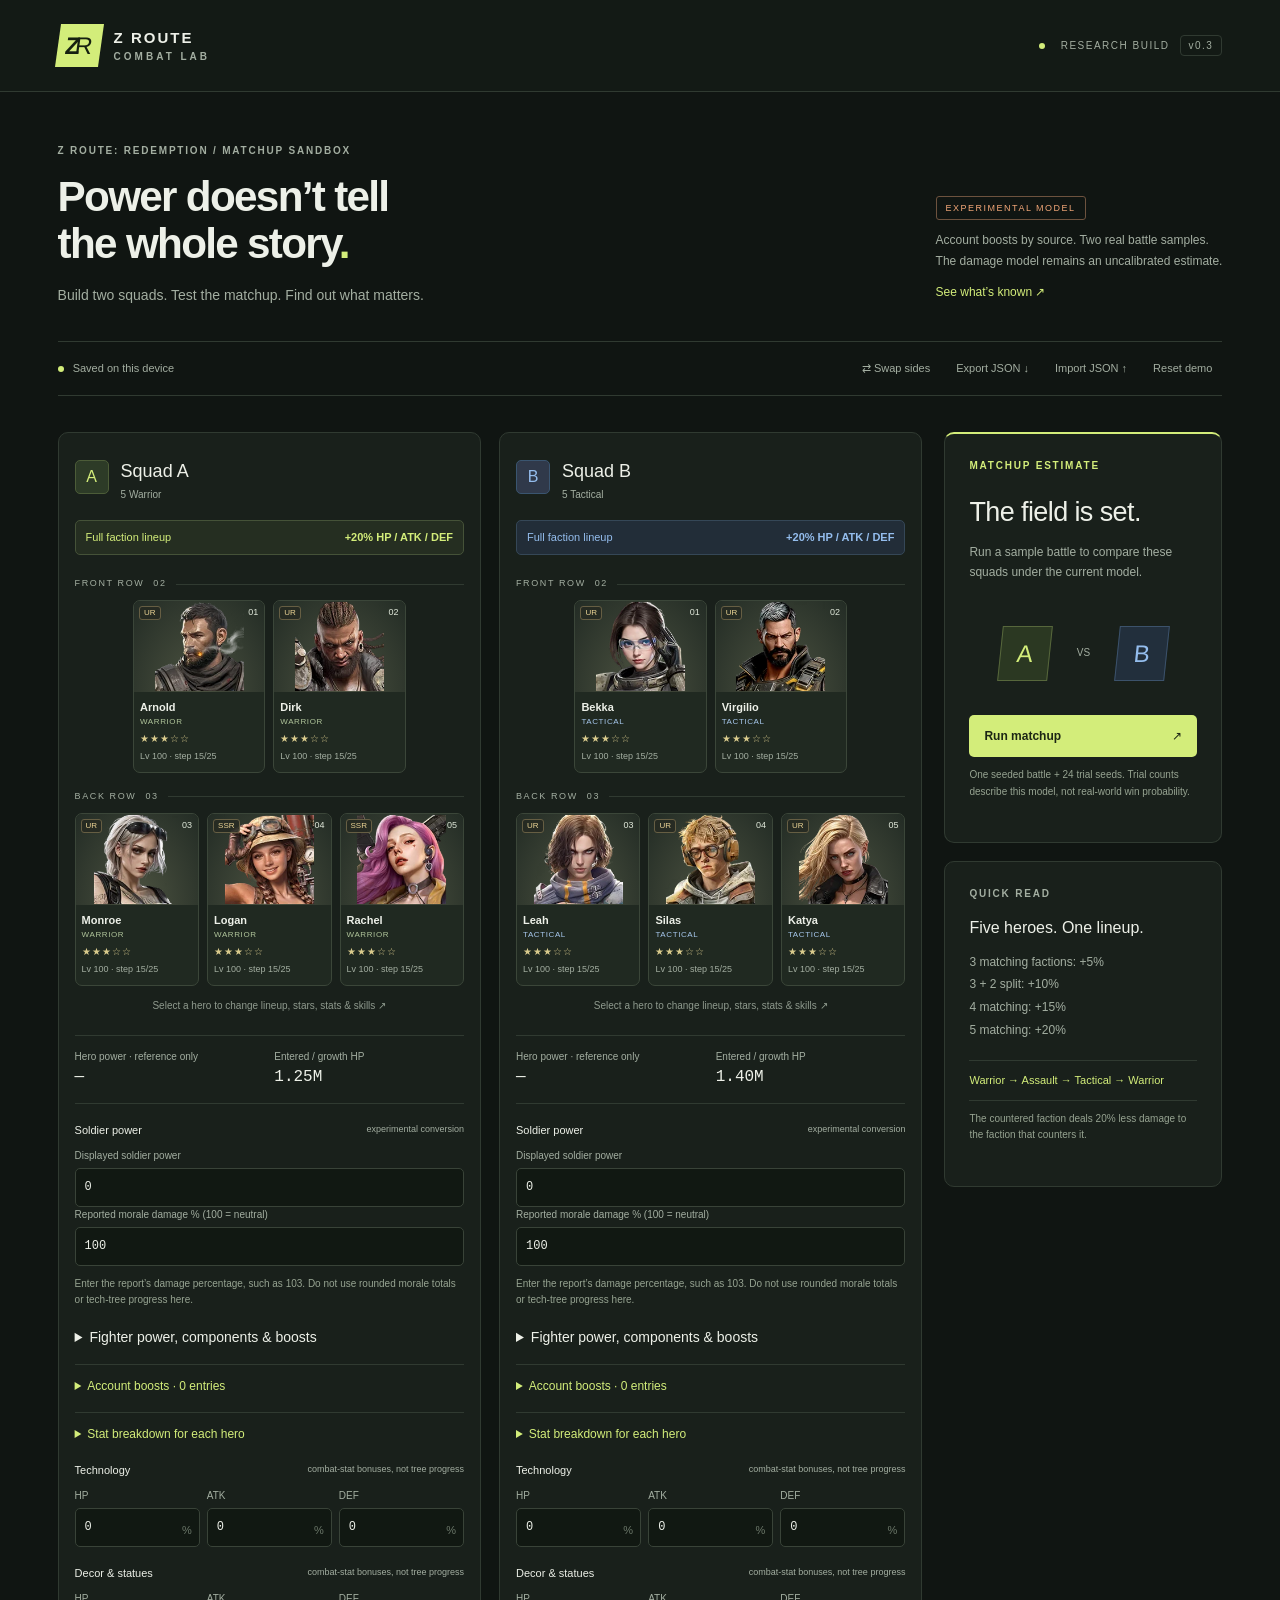
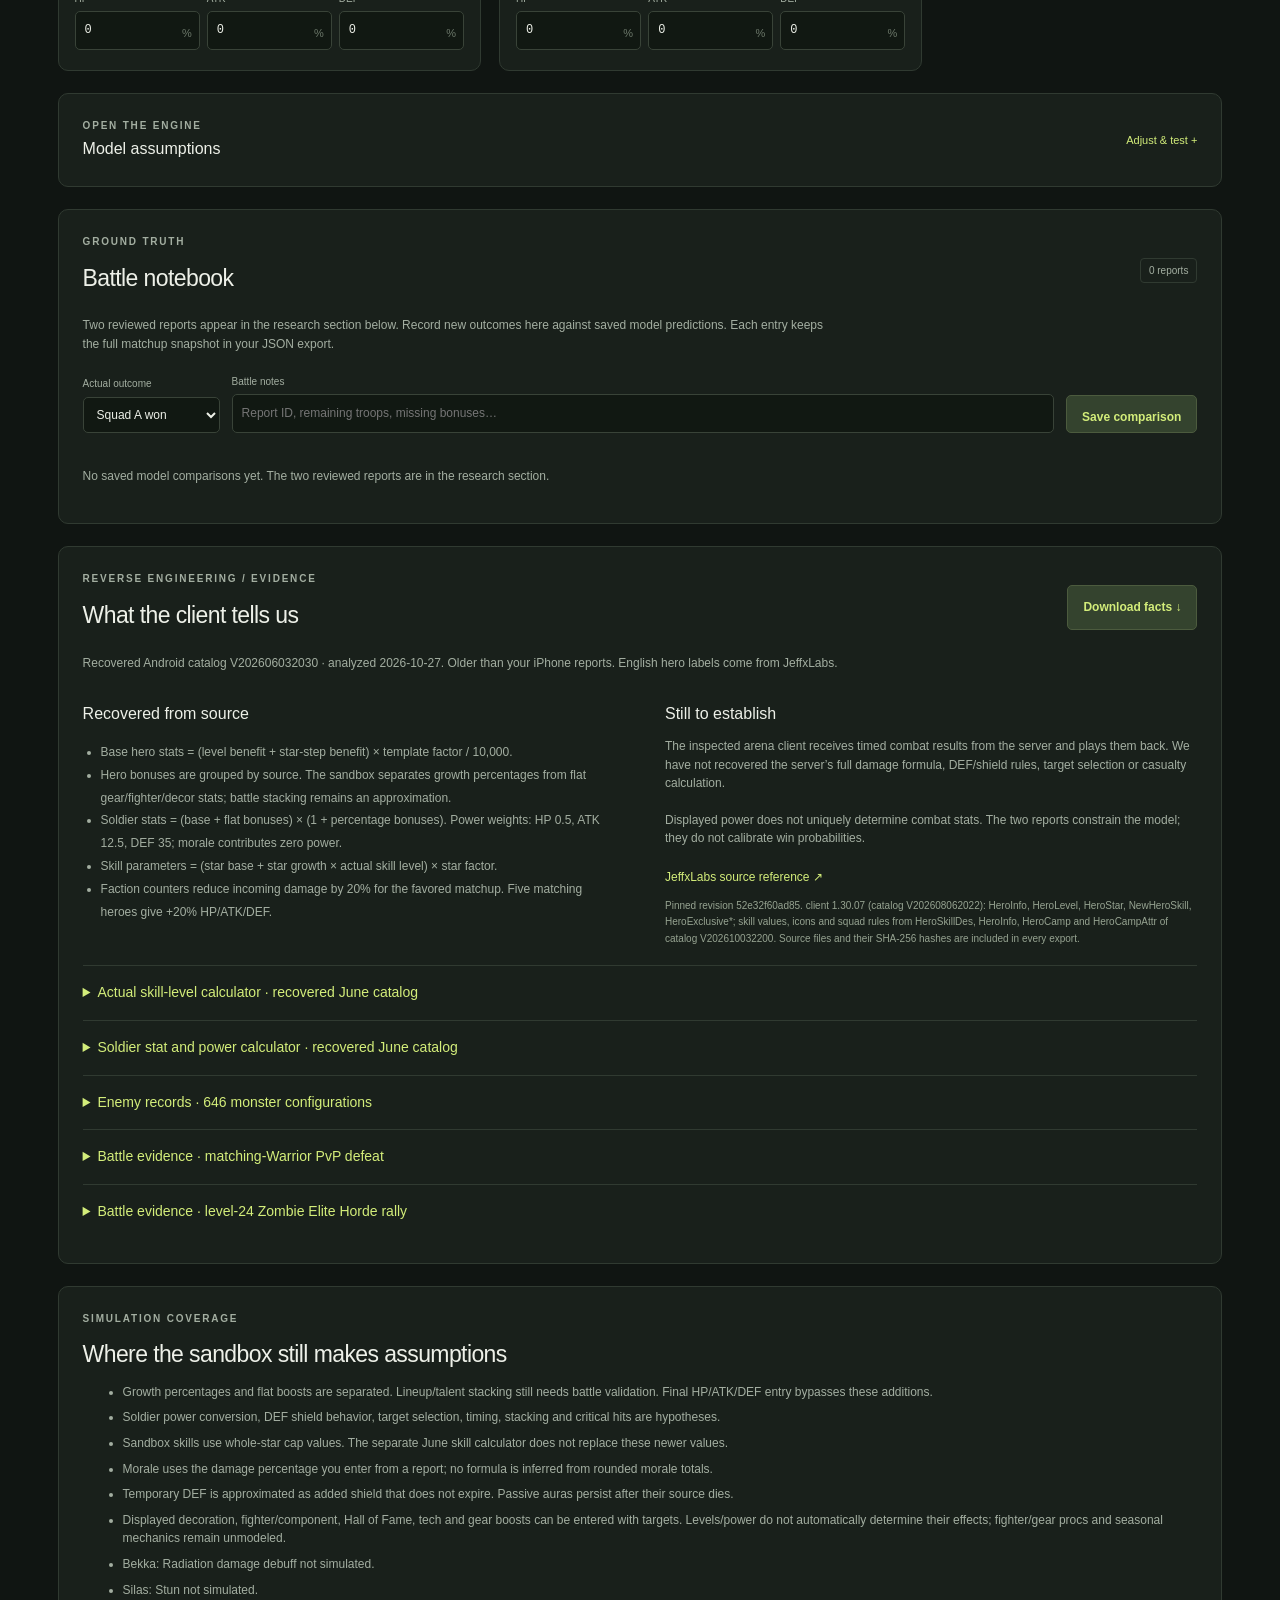
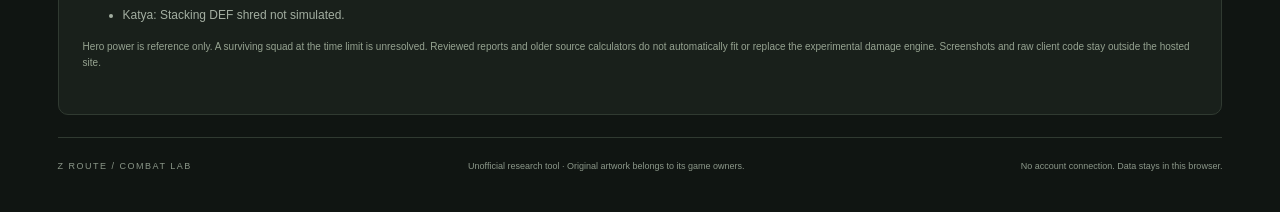
==== combat/index.html @ 92bd2e87 "Add Combat Lab tab and targeted account stat boosts" ====
<!doctype html>
<html lang="en">
<head><meta charset="utf-8"><meta name="viewport" content="width=device-width,initial-scale=1">
<meta name="description" content="Experimental Z Route: Redemption two-squad combat lab. Compare heroes and test explicit combat hypotheses using JeffxLabs client facts.">
<title>Z Route · Combat Lab</title><link rel="icon" href="icon.svg" type="image/svg+xml"><link rel="stylesheet" href="style.css"></head>
<body>
<header><a class="brand" href="#"><span class="mark">Z<span>R</span></span><span>Z ROUTE<small>COMBAT LAB</small></span></a><div class="header-right"><span class="status-dot"></span> RESEARCH BUILD <span class="version">v0.3</span></div></header>
<main>
<div class="intro"><div><div class="eyebrow">Z ROUTE: REDEMPTION / MATCHUP SANDBOX</div><h1>Power doesn’t tell<br>the whole story<span>.</span></h1><p>Build two squads. Test the matchup. Find out what matters.</p></div><div class="intro-note"><span class="tag">EXPERIMENTAL MODEL</span><p>Account boosts by source. Two real battle samples.<br>The damage model remains an uncalibrated estimate.</p><a href="#research">See what’s known ↗</a></div></div>
<div class="toolbar"><span><span class="status-dot"></span> <span id="save-status">Saved on this device</span></span><div><button id="swap" class="quiet">⇄ Swap sides</button><button id="export" class="quiet">Export JSON ↓</button><label class="button quiet">Import JSON ↑<input id="import" type="file" accept=".json,application/json" hidden></label><button id="reset" class="quiet">Reset demo</button></div></div>
<p id="message" role="status" aria-live="polite"></p>
<div class="workspace"><div class="squads" id="squads"></div>
<aside><section class="panel result-panel"><div class="eyebrow">MATCHUP ESTIMATE</div><div id="result"><h2>The field is set.</h2><p>Run a sample battle to compare these squads under the current model.</p><div class="versus"><b>A</b><span>VS</span><b>B</b></div></div><button id="run" class="primary">Run matchup <span>↗</span></button><p class="fine">One seeded battle + 24 trial seeds. Trial counts describe this model, not real-world win probability.</p></section>
<section class="panel"><div class="eyebrow">QUICK READ</div><h3>Five heroes. One lineup.</h3><p>3 matching factions: +5%<br>3 + 2 split: +10%<br>4 matching: +15%<br>5 matching: +20%</p><div class="triangle">Warrior → Assault → Tactical → Warrior</div><p class="fine">The countered faction deals 20% less damage to the faction that counters it.</p></section></aside></div>
<section class="panel assumptions"><details><summary><span><span class="eyebrow">OPEN THE ENGINE</span><strong>Model assumptions</strong></span><span>Adjust & test +</span></summary><p>These are experimental parameters. Changing them can change the result. Tech/decor percentages use an approximate combined bonus. The client actually groups flat and percentage benefits by source. Use the account boost rows for decorations, fighter components, Hall of Fame, tech and gear. Enter final combat stats in the hero editor to bypass stat composition. Tech-tree completion percentages are not combat bonuses.</p><div id="model-fields" class="model-grid"></div><label class="check"><input id="per-hit" type="checkbox"> Treat damage coefficients as per hit (uncheck to split a coefficient across its targets/hits)</label></details></section>
<section id="battle" class="panel" hidden></section>
<section class="panel reports"><div class="section-heading"><div><div class="eyebrow">GROUND TRUTH</div><h2>Battle notebook</h2></div><span class="pill" id="report-count">0 reports</span></div><p>Two reviewed reports appear in the research section below. Record new outcomes here against saved model predictions. Each entry keeps the full matchup snapshot in your JSON export.</p><form id="report-form"><label>Actual outcome<select id="actual"><option value="A">Squad A won</option><option value="B">Squad B won</option><option value="draw">Draw / unresolved</option></select></label><label class="grow">Battle notes<input id="note" maxlength="500" placeholder="Report ID, remaining troops, missing bonuses…"></label><button class="secondary" type="submit">Save comparison</button></form><div id="reports"></div></section>
<section class="panel" id="research">
<div class="section-heading"><div><div class="eyebrow">REVERSE ENGINEERING / EVIDENCE</div><h2>What the client tells us</h2></div><button class="secondary" id="research-download">Download facts ↓</button></div>
<p id="research-catalog">Loading recovered source facts…</p>
<div class="method-grid"><div><h3>Recovered from source</h3><ul><li>Base hero stats = (level benefit + star-step benefit) × template factor / 10,000.</li><li>Hero bonuses are grouped by source. The sandbox separates growth percentages from flat gear/fighter/decor stats; battle stacking remains an approximation.</li><li>Soldier stats = (base + flat bonuses) × (1 + percentage bonuses). Power weights: HP 0.5, ATK 12.5, DEF 35; morale contributes zero power.</li><li>Skill parameters = (star base + star growth × actual skill level) × star factor.</li><li>Faction counters reduce incoming damage by 20% for the favored matchup. Five matching heroes give +20% HP/ATK/DEF.</li></ul></div><div><h3>Still to establish</h3><p>The inspected arena client receives timed combat results from the server and plays them back. We have not recovered the server’s full damage formula, DEF/shield rules, target selection or casualty calculation.</p><p>Displayed power does not uniquely determine combat stats. The two reports constrain the model; they do not calibrate win probabilities.</p><a href="https://github.com/JeffxLabs/zrouteredemption" target="_blank" rel="noreferrer">JeffxLabs source reference ↗</a><p class="fine" id="provenance"></p></div></div>
<details class="research-detail"><summary>Actual skill-level calculator · recovered June catalog</summary><p>Explore the older source’s tooltip parameters at an actual skill level. Values stay separate from the sandbox’s newer reference dataset. Parameters are not necessarily damage: the effect depends on the skill. Base cooldown excludes speed modifiers; source tooltip code divides cooldown by (1 + speed factor).</p><div class="model-grid"><label>Hero / skill<select id="source-skill"></select></label><label>Star step (0–25)<select id="source-star"></select></label><label>Actual skill level<input id="source-level" type="number" min="1" max="30" value="1" step="1" required></label></div><p class="research-result" id="source-skill-result" role="status"></p></details>
<details class="research-detail"><summary>Soldier stat and power calculator · recovered June catalog</summary><p>This reproduces the client’s soldier stat and power helpers. It does not infer damage from power or inject a guessed soldier budget into heroes.</p><form id="soldier-calculator"><div class="editor-grid two"><label>Soldier record<select id="source-soldier"></select></label><label>Count<input id="source-count" type="number" min="0" max="1000000" value="1" step="1" required></label></div><div class="table-scroll"><table class="damage-table"><thead><tr><th>STAT</th><th>FLAT BONUS</th><th>BONUS %</th></tr></thead><tbody><tr><td>HP</td><td><input aria-label="HP flat bonus" data-flat type="number" min="0" max="1000000000" step="any" value="0" required></td><td><input aria-label="HP percentage bonus" data-percent type="number" min="0" max="10000" step="any" value="0" required></td></tr><tr><td>ATK</td><td><input aria-label="ATK flat bonus" data-flat type="number" min="0" max="1000000000" step="any" value="0" required></td><td><input aria-label="ATK percentage bonus" data-percent type="number" min="0" max="10000" step="any" value="0" required></td></tr><tr><td>DEF</td><td><input aria-label="DEF flat bonus" data-flat type="number" min="0" max="1000000000" step="any" value="0" required></td><td><input aria-label="DEF percentage bonus" data-percent type="number" min="0" max="10000" step="any" value="0" required></td></tr><tr><td>Morale</td><td><input aria-label="Morale flat bonus" data-flat type="number" min="0" max="1000000000" step="any" value="0" required></td><td><input aria-label="Morale percentage bonus" data-percent type="number" min="0" max="10000" step="any" value="0" required></td></tr></tbody></table></div></form><p class="research-result" id="source-soldier-result" role="status"></p></details>
<details class="research-detail"><summary>Enemy records · 646 monster configurations</summary><p>We found 3,784 monster templates and 3,370 additional army templates in the older client. Browse the 646 monster records and their linked templates here. Recommended power is not actual battle power. Missing references remain unresolved. NPC benefit stacking and current server stats are unverified.</p><div class="editor-grid two"><label>Search ID, template, shown level or name key<input id="enemy-search" type="search" placeholder="Try 100124 for the level-24 candidate"></label><label>Monster record<select id="enemy-list"></select></label></div><p class="fine" id="enemy-count"></p><p class="fine">Names remain client localization keys. The level-24 candidate has five Lv 240 heroes and 1,845 troops; faction icons differ from your report, so it is not a confirmed live match.</p><pre id="enemy-detail" tabindex="0" aria-label="Enemy template details"></pre></details>
<details class="research-detail"><summary>Battle evidence · matching-Warrior PvP defeat</summary><div id="pvp-evidence"></div><p>Stars, skill levels, initial stats and the hit timeline are missing. Red Monroe dealt about 31.7% more damage. This cannot be attributed solely to levels or morale. The power popup belongs to red: 4,092,900 + 1,555,848 + 401,600 = 6,050,348; tech/lineup bonus power is not added again.</p></details>
<details class="research-detail"><summary>Battle evidence · level-24 Zombie Elite Horde rally</summary><p>Report 311151708879454375: the shown first round was a 6.1M squad beating a 4.7M horde. The 18.8M rally total is a separate measure. Blue lost 192 soldiers (21 dead, 11 hospitalized, 160 wounded); 1,523 remained from 1,715. All 1,845 enemy T8 troops were lost.</p><p>Each of five enemies shows 840K damage taken. That does not establish initial HP. Adding the fighter’s 218K equivalent output as independent hero damage conflicts with the report’s rounded totals. Monster-only skills are excluded from the current PvP sandbox, so this rally is not a validated sandbox preset.</p></details>
</section>
<section class="panel" id="methodology"><div class="eyebrow">SIMULATION COVERAGE</div><h2>Where the sandbox still makes assumptions</h2><ul id="coverage"></ul><p class="fine">Hero power is reference only. A surviving squad at the time limit is unresolved. Reviewed reports and older source calculators do not automatically fit or replace the experimental damage engine. Screenshots and raw client code stay outside the hosted site.</p></section>
<footer><span>Z ROUTE / COMBAT LAB</span><span>Unofficial research tool · Original artwork belongs to its game owners.</span><span>No account connection. Data stays in this browser.</span></footer>
</main>
<dialog id="editor" aria-labelledby="editor-title"><form id="hero-form"><div class="section-heading"><div><div class="eyebrow" id="slot-label"></div><h2 id="editor-title">Configure hero</h2></div><button id="close-editor" type="button" class="quiet" aria-label="Close hero editor">✕</button></div><div id="editor-fields"></div><button class="primary" type="submit">Apply hero <span>✓</span></button></form></dialog>
<script type="module" src="app.mjs"></script>
</body></html>
---- combat/style.css ----
:root{color-scheme:dark;--bg:#101512;--panel:#19201b;--border:#303a31;--text:#edf0e8;--muted:#a3aea1;--lime:#d3ed7a;--orange:#f3a778;--blue:#94bded;font-family:Inter,Segoe UI,Arial,sans-serif;font-synthesis:none}
*{box-sizing:border-box}body{margin:0;background:var(--bg);color:var(--text);font-size:14px;line-height:1.55}button,input,select{font:inherit}button,a,label.button,summary{touch-action:manipulation}button,.button{cursor:pointer}button:disabled{opacity:.5;cursor:wait}a{color:var(--lime);text-decoration:none}a:hover{text-decoration:underline}button:focus-visible,a:focus-visible,summary:focus-visible,input:focus-visible,select:focus-visible{outline:2px solid var(--lime);outline-offset:3px}header{height:92px;border-bottom:1px solid var(--border);padding:0 4.5%;display:flex;align-items:center;justify-content:space-between;background:#131a15}.brand{display:flex;align-items:center;gap:13px;color:var(--text);font-weight:700;letter-spacing:2px;font-size:15px}.brand small{display:block;color:var(--muted);font-size:10px;letter-spacing:3px}.mark{display:inline-flex;width:43px;height:43px;align-items:center;justify-content:center;background:var(--lime);color:#152010;font-size:24px;letter-spacing:-5px;padding-right:6px;transform:skew(-8deg)}.mark span{font-weight:400}.header-right{font-size:10px;letter-spacing:1.5px;color:var(--muted);display:flex;gap:10px;align-items:center}.version{border:1px solid var(--border);padding:2px 8px;border-radius:4px}.status-dot{display:inline-block;width:6px;height:6px;border-radius:100%;background:var(--lime);margin-right:6px}main{max-width:1620px;margin:auto;padding:0 4.5%}.intro{display:flex;align-items:flex-end;justify-content:space-between;padding:51px 0 34px;gap:28px}.eyebrow{font-size:10px;font-weight:600;letter-spacing:1.8px;color:var(--muted);margin-bottom:14px}h1{font-size:clamp(30px,3.3vw,50px);line-height:1.13;letter-spacing:-1.7px;font-weight:600;margin:0 0 17px}h1 span{color:var(--lime)}p{color:var(--muted);margin:10px 0 18px}h2{font-size:23px;font-weight:500;letter-spacing:-.6px;margin:6px 0 14px;line-height:1.25}h3{font-size:16px;font-weight:500;margin:10px 0}.intro p{margin-bottom:0}.intro-note{padding-bottom:5px;font-size:12px}.intro-note p{line-height:1.8;margin:13px 0 10px}.tag{font-size:9px;letter-spacing:1.5px;color:var(--orange);border:1px solid #6d523e;padding:6px 9px;border-radius:3px}.toolbar{border-top:1px solid var(--border);border-bottom:1px solid var(--border);padding:11px 0;display:flex;align-items:center;justify-content:space-between;gap:10px;font-size:11px;color:var(--muted)}.toolbar>div{display:flex;gap:6px}.quiet{background:transparent;border:1px solid transparent;color:var(--muted);padding:6px 9px;border-radius:4px;display:inline-block;font-size:11px}.quiet:hover{color:var(--text);background:#29332a;border-color:var(--border)}#message{margin:9px 0;min-height:18px;font-size:12px;color:var(--orange)}.workspace{display:grid;grid-template-columns:minmax(0,1fr) 278px;gap:22px;align-items:start}.squads{display:grid;grid-template-columns:repeat(2,minmax(0,1fr));gap:18px}.panel,.squad{background:var(--panel);border:1px solid var(--border);border-radius:10px;padding:24px}.squad{padding:20px 16px;min-width:0}.squad-heading{display:flex;gap:12px;align-items:center;margin-bottom:18px}.squad-letter{width:34px;height:34px;display:flex;align-items:center;justify-content:center;background:#2d3b27;color:var(--lime);border:1px solid #4c5c38;border-radius:5px;font-size:16px}.squad-b .squad-letter{background:#30394a;color:var(--blue);border-color:#3a5570}.name{border:0;border-bottom:1px solid transparent;background:transparent;padding:0;color:var(--text);font-size:18px;width:100%;min-width:0}.name:hover,.name:focus{border-color:var(--border)}.squad-sub{font-size:10px;color:var(--muted)}.lineup{border:1px solid #455238;border-radius:5px;padding:8px 10px;font-size:11px;display:flex;align-items:center;justify-content:space-between;background:#252e21;color:var(--lime);gap:6px}.squad-b .lineup{background:#222d38;color:var(--blue);border-color:#354757}.formation{margin:22px 0}.row-label{display:flex;gap:9px;align-items:center;font-size:9px;letter-spacing:1.6px;color:var(--muted);margin:17px 0 9px}.row-label:after{content:'';height:1px;flex:1;background:var(--border)}.hero-row{display:grid;grid-template-columns:repeat(3,minmax(0,1fr));gap:8px}.hero-row.front{grid-template-columns:repeat(2,minmax(0,1fr));padding:0 15%}.hero-card{background:#202921;border:1px solid #3b4639;border-radius:7px;padding:0;text-align:left;overflow:hidden;position:relative;min-width:0;color:var(--text);transition:transform .15s,border-color .15s}.hero-card:hover{transform:translateY(-3px);border-color:var(--lime)}.portrait{height:91px;position:relative;background:radial-gradient(ellipse at bottom,#4d5341,#232c25);overflow:hidden}.portrait img{width:100%;height:100%;object-fit:contain;object-position:center bottom}.rarity{position:absolute;top:5px;left:5px;font-size:8px;background:#272a22dd;color:#ecd595;border:1px solid #665e43;padding:0 4px;border-radius:3px}.slot-num{position:absolute;right:6px;top:5px;color:#dfe7d9;font-size:9px}.hero-meta{padding:7px 6px 8px}.hero-name{white-space:nowrap;overflow:hidden;text-overflow:ellipsis;font-size:11px;font-weight:600}.hero-faction{font-size:8px;text-transform:uppercase;letter-spacing:.6px;color:#afc49a}.faction-1 .hero-faction{color:#a7c8ed}.faction-2 .hero-faction{color:#edb49f}.stars{font-size:10px;color:#d9ca8c;letter-spacing:1px;margin:3px 0}.hero-level{color:var(--muted);font-size:9px}.card-hint{text-align:center;font-size:10px;margin:12px 0 0;color:#8f9a8e}.squad-stats{display:grid;grid-template-columns:repeat(2,1fr);gap:10px;padding:13px 0;border-top:1px solid var(--border);border-bottom:1px solid var(--border);font-size:10px;color:var(--muted)}.squad-stats b{display:block;font-family:Consolas,monospace;font-size:16px;color:var(--text);font-weight:400}.bonus-title{font-size:11px;display:flex;align-items:center;justify-content:space-between;margin:18px 0 9px}.bonus-title small{font-size:9px;color:var(--muted)}.bonus-grid{display:grid;grid-template-columns:repeat(3,minmax(0,1fr));gap:7px}label{font-size:10px;color:var(--muted);display:block}input,select{display:block;background:#111812;color:var(--text);border:1px solid #394338;border-radius:5px;min-width:0;width:100%;padding:9px;margin-top:5px;font-size:12px}input[type=number]{font-family:Consolas,monospace}input[type=checkbox]{display:inline-block;width:auto;margin:0 8px 0 0;accent-color:var(--lime)}.check{display:flex;align-items:center;margin:14px 0}.percent{position:relative}.percent input{padding-right:23px}.percent:after{content:'%';position:absolute;right:8px;bottom:8px;color:#6d796b;font-size:11px}aside{display:grid;gap:18px}.result-panel{border-top:2px solid var(--lime)}.result-panel h2{font-size:27px;margin:23px 0 12px}.result-panel p{font-size:12px;line-height:1.7}.result-panel .eyebrow{color:var(--lime)}.versus{display:flex;align-items:center;justify-content:center;gap:27px;padding:25px 0 34px}.versus b{width:50px;height:55px;border:1px solid #57673c;background:#2b3822;display:grid;place-items:center;font-weight:400;font-size:24px;color:var(--lime);transform:skew(-6deg)}.versus b:last-child{color:var(--blue);border-color:#3c526b;background:#222f3c}.versus span{color:var(--muted);font-size:10px}.primary,.secondary{border:0;border-radius:5px;padding:12px 15px;font-weight:600;font-size:12px}.primary{background:var(--lime);color:#1c2614;width:100%;display:flex;align-items:center;justify-content:space-between}.primary:hover{background:#e3f6a6}.secondary{background:#34432e;color:var(--lime);border:1px solid #4c5b3e}.fine{font-size:10px!important;line-height:1.65!important;color:#96a391}.triangle{font-size:11px;color:var(--lime);padding:11px 0;border-top:1px solid var(--border);border-bottom:1px solid var(--border)}aside .panel:not(.result-panel) p{font-size:12px;line-height:1.9}.result-score{display:flex;justify-content:space-between;color:var(--muted);font-size:11px;border-top:1px solid var(--border);padding:10px 0}.result-score b{color:var(--text)}.result-winner{color:var(--lime)}.assumptions{margin:22px 0}.assumptions summary{display:flex;align-items:center;justify-content:space-between;cursor:pointer;list-style:none}.assumptions summary::-webkit-details-marker{display:none}summary .eyebrow{display:block;margin-bottom:4px}summary strong{font-weight:500;font-size:16px}summary>span:last-child{font-size:11px;color:var(--lime)}.model-grid{display:grid;grid-template-columns:repeat(4,minmax(0,1fr));gap:16px}.model-grid small{display:block;font-size:10px;margin-top:5px;color:#8e9b8b}.section-heading{display:flex;align-items:center;justify-content:space-between;gap:12px}.pill{border:1px solid var(--border);color:var(--muted);font-size:10px;padding:4px 8px;border-radius:4px}.reports,#battle,#methodology{margin:22px 0}.reports p{font-size:12px;max-width:760px}.reports form{display:flex;align-items:flex-end;gap:12px;margin:20px 0}.grow{flex:1}.reports form button{height:38px;white-space:nowrap}.report{padding:10px 0;border-top:1px solid var(--border);font-size:12px}.report small{color:var(--muted)}.report p{margin:4px 0}.method-grid{display:grid;grid-template-columns:1fr 1fr;gap:50px}.method-grid p,.method-grid li{font-size:12px}.method-grid ul{padding-left:18px;color:var(--muted);line-height:1.9}.method-grid h3{margin-top:12px}.method-grid a{font-size:12px}footer{padding:22px 0 38px;display:flex;justify-content:space-between;gap:18px;color:#8b9789;font-size:9px;border-top:1px solid var(--border)}footer>span:first-child{letter-spacing:1.5px}dialog{background:var(--panel);color:var(--text);border:1px solid #55634c;border-radius:12px;width:680px;max-width:95vw;max-height:90vh;padding:27px}dialog::backdrop{background:#000a;backdrop-filter:blur(3px)}.editor-grid{display:grid;grid-template-columns:repeat(3,minmax(0,1fr));gap:13px;margin-bottom:17px}.editor-grid .full{grid-column:1/-1}.editor-grid.two{grid-template-columns:1fr 1fr}.skill-reference{padding:12px 0;border-top:1px solid var(--border);font-size:12px}.skill-reference strong{font-weight:500}.skill-reference p{margin:5px 0;font-size:11px}.locked{opacity:.55}.type{font-size:9px;color:var(--lime);margin-left:6px}.skill-source{color:var(--muted);font-size:10px}.chart{width:100%;height:auto;max-height:290px}.chart text{fill:var(--muted);font-family:Consolas,monospace;font-size:10px}.legend{font-size:11px;display:flex;gap:25px}.legend span:first-child{color:var(--lime)}.legend span:last-child{color:var(--blue)}.damage-table{width:100%;border-collapse:collapse;font-size:11px;margin-top:15px}.damage-table th{text-align:left;font-size:9px;letter-spacing:1px;color:var(--muted);font-weight:400}.damage-table td{padding:7px 4px;border-bottom:1px solid var(--border)}.battle-grid{display:grid;grid-template-columns:1.2fr 1fr;gap:35px}.battle-log{max-height:235px;overflow:auto;font-family:Consolas,monospace;font-size:10px;color:var(--muted);background:#121913;padding:12px}.battle-log div{padding:3px 0}.empty{padding:14px 0;font-size:12px;color:var(--muted)}[hidden]{display:none!important}
@media(min-width:1500px){.portrait{height:120px}.hero-name{font-size:12px}.hero-level,.hero-faction{font-size:10px}}
@media(max-width:1150px){.workspace{grid-template-columns:1fr}aside{grid-template-columns:1fr 1fr}.result-panel h2{margin-top:10px}.versus{padding:5px 0 15px}.intro{padding-top:35px}.model-grid{grid-template-columns:repeat(3,1fr)}}
@media(max-width:700px){header{height:76px}.header-right{font-size:8px;letter-spacing:.5px}.intro{display:block}.intro-note{margin-top:23px}.intro-note br{display:none}.toolbar{align-items:flex-start;flex-direction:column}.toolbar>div{flex-wrap:wrap}.quiet{padding:5px 7px}.squads,aside,.method-grid,.battle-grid{grid-template-columns:1fr}.model-grid{grid-template-columns:repeat(2,1fr)}.portrait{height:105px}.hero-name{font-size:12px}.hero-level,.hero-faction{font-size:10px}.panel{padding:19px}.reports form{flex-wrap:wrap}.reports form .grow{flex-basis:65%}.reports form button{width:100%}.method-grid{gap:10px}.section-heading{align-items:flex-start}footer{flex-direction:column;gap:7px}dialog{padding:20px}.editor-grid{gap:8px}.brand{font-size:12px}}
@media(prefers-reduced-motion:reduce){*{transition:none!important}}

#research{margin:22px 0}.research-detail{border-top:1px solid var(--border);padding:16px 0}.research-detail summary{cursor:pointer;color:var(--lime)}.research-detail p,#research>p{font-size:12px}.research-result{border-left:2px solid var(--lime);padding:10px 14px;background:#111812;color:var(--text)}#enemy-detail{max-height:380px;overflow:auto;padding:14px;background:#111812;border:1px solid var(--border);font-size:11px;white-space:pre-wrap;overflow-wrap:anywhere}.table-scroll{overflow-x:auto}#methodology li{font-size:12px;color:var(--muted);margin:7px 0}#research .model-grid{grid-template-columns:2fr 1fr 1fr}@media(max-width:700px){#research .model-grid{grid-template-columns:1fr}#research .section-heading{flex-wrap:wrap}.bonus-title{flex-wrap:wrap}}

.account-boosts{margin:16px 0;border-top:1px solid var(--border);padding-top:12px}.account-boosts summary{cursor:pointer;color:var(--lime);font-size:12px}.boost-row{border:1px solid var(--border);border-radius:6px;padding:12px;margin:12px 0}.boost-row .editor-grid{margin-bottom:0}.boost-row .section-heading{align-items:center}.account-boosts .damage-table{min-width:420px}
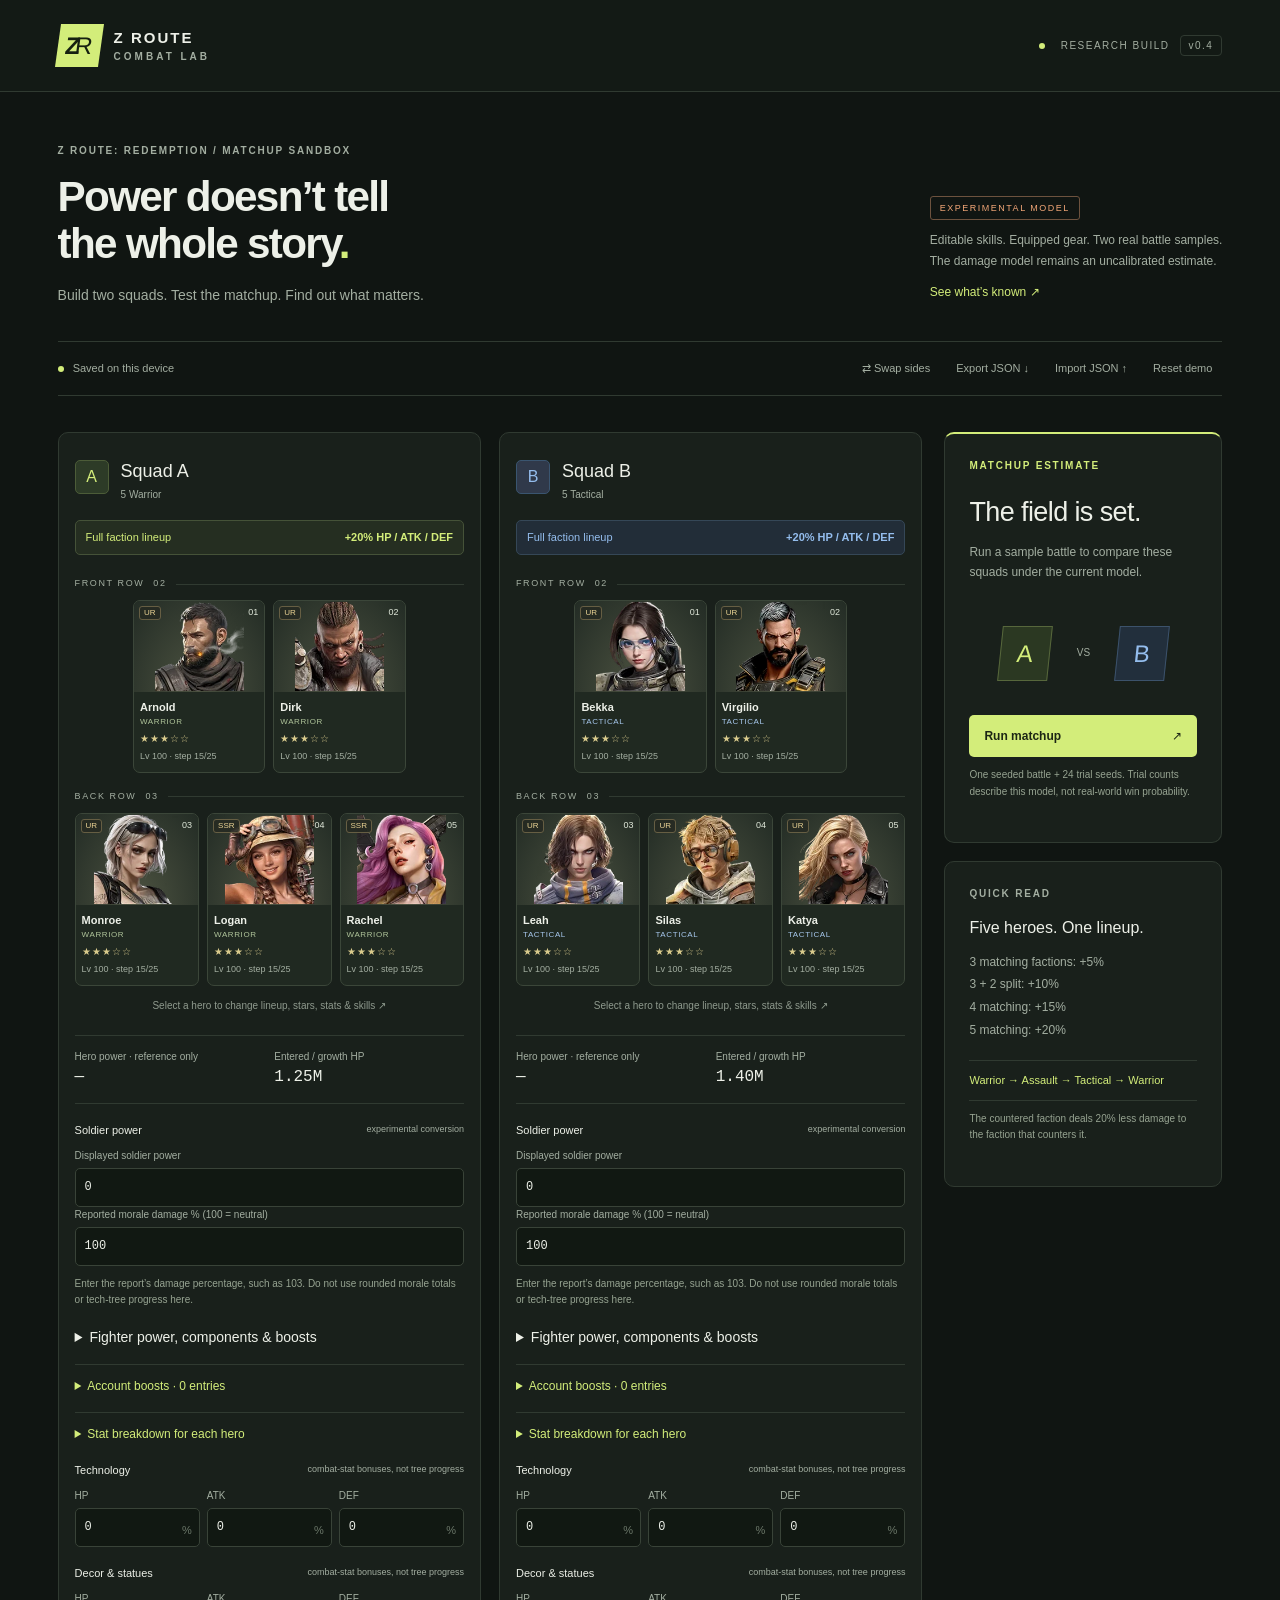
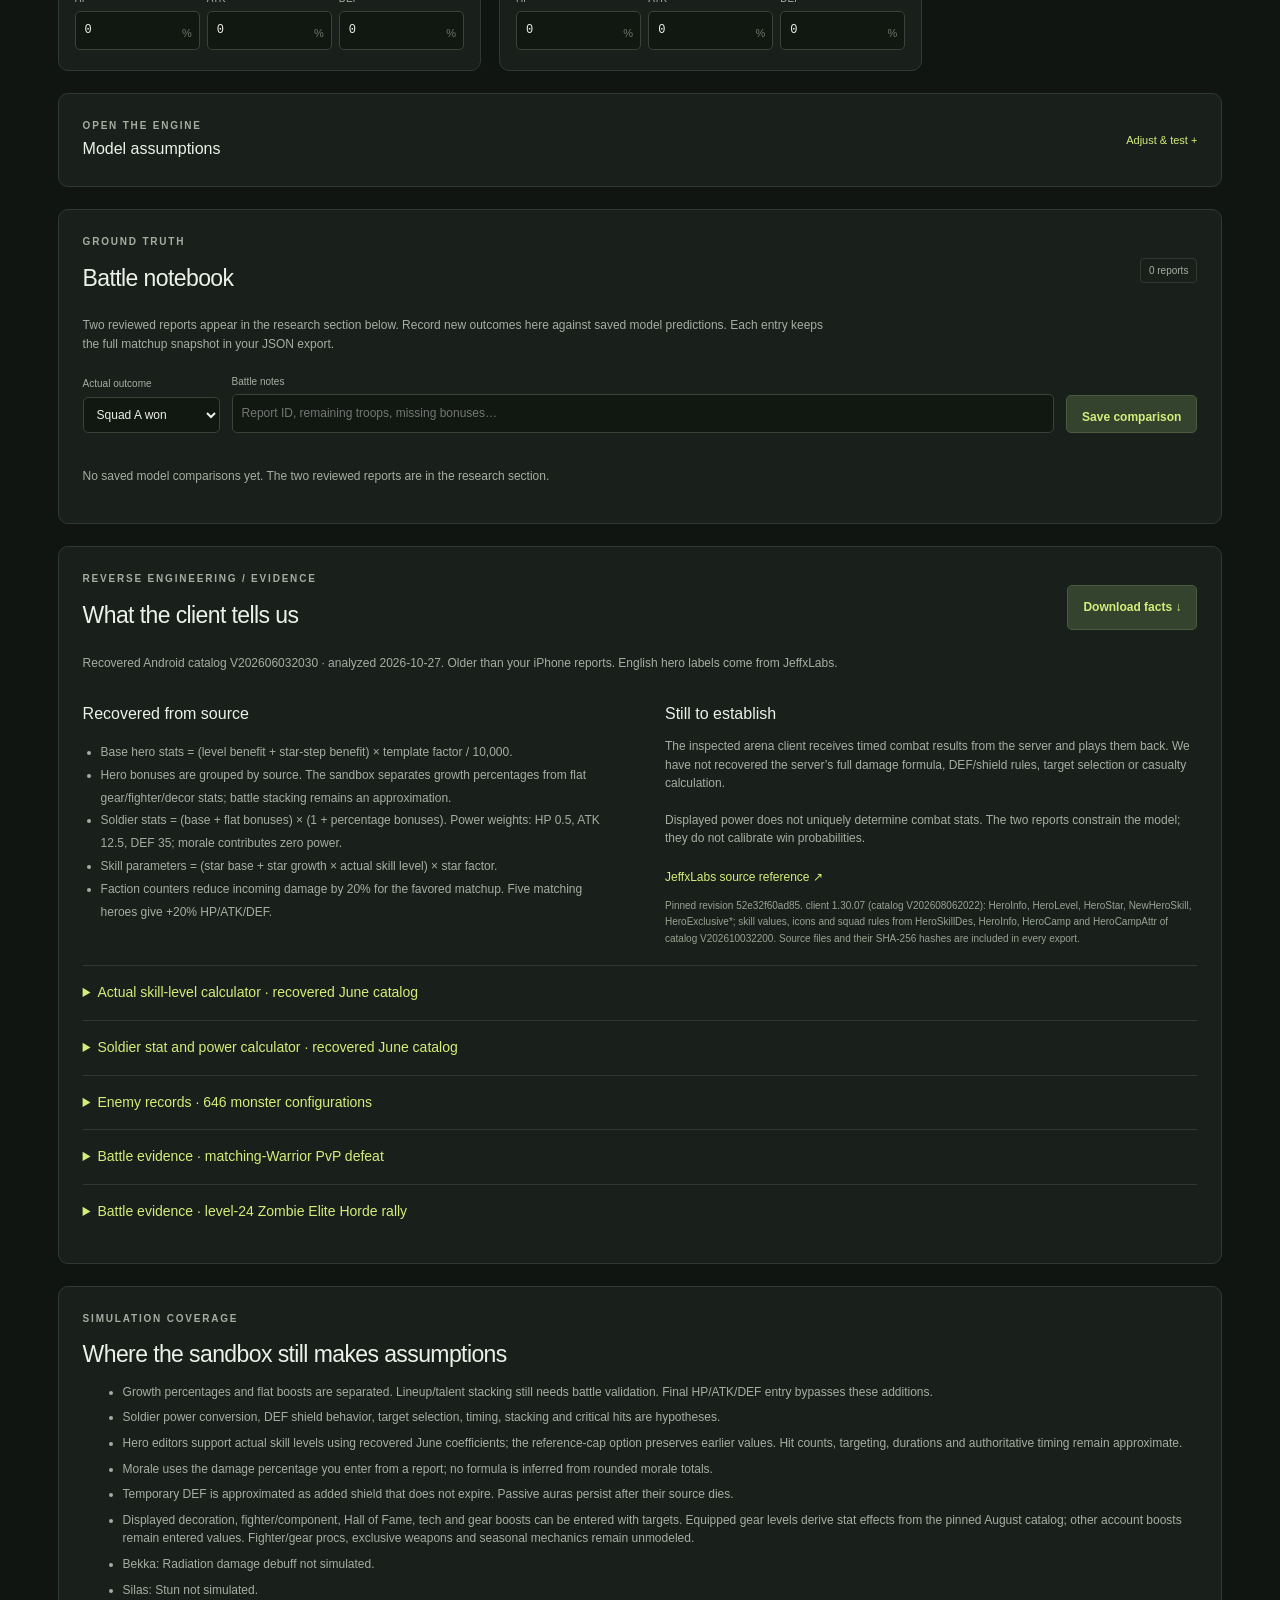
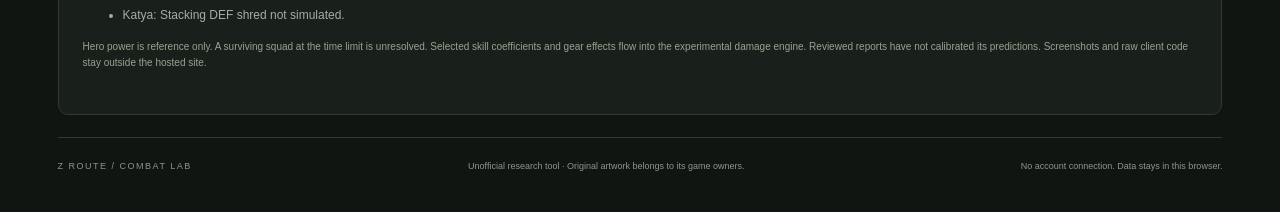
==== commit cf2084de: "Connect hero skill levels and gear loadouts to combat stats" ====
--- a/combat/index.html
+++ b/combat/index.html
@@ -2,11 +2,11 @@
 <html lang="en">
 <head><meta charset="utf-8"><meta name="viewport" content="width=device-width,initial-scale=1">
 <meta name="description" content="Experimental Z Route: Redemption two-squad combat lab. Compare heroes and test explicit combat hypotheses using JeffxLabs client facts.">
-<title>Z Route · Combat Lab</title><link rel="icon" href="icon.svg" type="image/svg+xml"><link rel="stylesheet" href="style.css"></head>
+<title>Z Route · Combat Lab</title><link rel="icon" href="icon.svg" type="image/svg+xml"><link rel="stylesheet" href="style.css?v=0.4"></head>
 <body>
-<header><a class="brand" href="#"><span class="mark">Z<span>R</span></span><span>Z ROUTE<small>COMBAT LAB</small></span></a><div class="header-right"><span class="status-dot"></span> RESEARCH BUILD <span class="version">v0.3</span></div></header>
+<header><a class="brand" href="#"><span class="mark">Z<span>R</span></span><span>Z ROUTE<small>COMBAT LAB</small></span></a><div class="header-right"><span class="status-dot"></span> RESEARCH BUILD <span class="version">v0.4</span></div></header>
 <main>
-<div class="intro"><div><div class="eyebrow">Z ROUTE: REDEMPTION / MATCHUP SANDBOX</div><h1>Power doesn’t tell<br>the whole story<span>.</span></h1><p>Build two squads. Test the matchup. Find out what matters.</p></div><div class="intro-note"><span class="tag">EXPERIMENTAL MODEL</span><p>Account boosts by source. Two real battle samples.<br>The damage model remains an uncalibrated estimate.</p><a href="#research">See what’s known ↗</a></div></div>
+<div class="intro"><div><div class="eyebrow">Z ROUTE: REDEMPTION / MATCHUP SANDBOX</div><h1>Power doesn’t tell<br>the whole story<span>.</span></h1><p>Build two squads. Test the matchup. Find out what matters.</p></div><div class="intro-note"><span class="tag">EXPERIMENTAL MODEL</span><p>Editable skills. Equipped gear. Two real battle samples.<br>The damage model remains an uncalibrated estimate.</p><a href="#research">See what’s known ↗</a></div></div>
 <div class="toolbar"><span><span class="status-dot"></span> <span id="save-status">Saved on this device</span></span><div><button id="swap" class="quiet">⇄ Swap sides</button><button id="export" class="quiet">Export JSON ↓</button><label class="button quiet">Import JSON ↑<input id="import" type="file" accept=".json,application/json" hidden></label><button id="reset" class="quiet">Reset demo</button></div></div>
 <p id="message" role="status" aria-live="polite"></p>
 <div class="workspace"><div class="squads" id="squads"></div>
@@ -25,9 +25,9 @@
 <details class="research-detail"><summary>Battle evidence · matching-Warrior PvP defeat</summary><div id="pvp-evidence"></div><p>Stars, skill levels, initial stats and the hit timeline are missing. Red Monroe dealt about 31.7% more damage. This cannot be attributed solely to levels or morale. The power popup belongs to red: 4,092,900 + 1,555,848 + 401,600 = 6,050,348; tech/lineup bonus power is not added again.</p></details>
 <details class="research-detail"><summary>Battle evidence · level-24 Zombie Elite Horde rally</summary><p>Report 311151708879454375: the shown first round was a 6.1M squad beating a 4.7M horde. The 18.8M rally total is a separate measure. Blue lost 192 soldiers (21 dead, 11 hospitalized, 160 wounded); 1,523 remained from 1,715. All 1,845 enemy T8 troops were lost.</p><p>Each of five enemies shows 840K damage taken. That does not establish initial HP. Adding the fighter’s 218K equivalent output as independent hero damage conflicts with the report’s rounded totals. Monster-only skills are excluded from the current PvP sandbox, so this rally is not a validated sandbox preset.</p></details>
 </section>
-<section class="panel" id="methodology"><div class="eyebrow">SIMULATION COVERAGE</div><h2>Where the sandbox still makes assumptions</h2><ul id="coverage"></ul><p class="fine">Hero power is reference only. A surviving squad at the time limit is unresolved. Reviewed reports and older source calculators do not automatically fit or replace the experimental damage engine. Screenshots and raw client code stay outside the hosted site.</p></section>
+<section class="panel" id="methodology"><div class="eyebrow">SIMULATION COVERAGE</div><h2>Where the sandbox still makes assumptions</h2><ul id="coverage"></ul><p class="fine">Hero power is reference only. A surviving squad at the time limit is unresolved. Selected skill coefficients and gear effects flow into the experimental damage engine. Reviewed reports have not calibrated its predictions. Screenshots and raw client code stay outside the hosted site.</p></section>
 <footer><span>Z ROUTE / COMBAT LAB</span><span>Unofficial research tool · Original artwork belongs to its game owners.</span><span>No account connection. Data stays in this browser.</span></footer>
 </main>
 <dialog id="editor" aria-labelledby="editor-title"><form id="hero-form"><div class="section-heading"><div><div class="eyebrow" id="slot-label"></div><h2 id="editor-title">Configure hero</h2></div><button id="close-editor" type="button" class="quiet" aria-label="Close hero editor">✕</button></div><div id="editor-fields"></div><button class="primary" type="submit">Apply hero <span>✓</span></button></form></dialog>
-<script type="module" src="app.mjs"></script>
+<script type="module" src="app.mjs?v=0.4"></script>
 </body></html>
--- a/combat/style.css
+++ b/combat/style.css
@@ -8,3 +8,5 @@
 #research{margin:22px 0}.research-detail{border-top:1px solid var(--border);padding:16px 0}.research-detail summary{cursor:pointer;color:var(--lime)}.research-detail p,#research>p{font-size:12px}.research-result{border-left:2px solid var(--lime);padding:10px 14px;background:#111812;color:var(--text)}#enemy-detail{max-height:380px;overflow:auto;padding:14px;background:#111812;border:1px solid var(--border);font-size:11px;white-space:pre-wrap;overflow-wrap:anywhere}.table-scroll{overflow-x:auto}#methodology li{font-size:12px;color:var(--muted);margin:7px 0}#research .model-grid{grid-template-columns:2fr 1fr 1fr}@media(max-width:700px){#research .model-grid{grid-template-columns:1fr}#research .section-heading{flex-wrap:wrap}.bonus-title{flex-wrap:wrap}}
 
 .account-boosts{margin:16px 0;border-top:1px solid var(--border);padding-top:12px}.account-boosts summary{cursor:pointer;color:var(--lime);font-size:12px}.boost-row{border:1px solid var(--border);border-radius:6px;padding:12px;margin:12px 0}.boost-row .editor-grid{margin-bottom:0}.boost-row .section-heading{align-items:center}.account-boosts .damage-table{min-width:420px}
+
+.editor-live{position:relative;background:#111812;border:1px solid #51613a;border-radius:7px;padding:14px;margin:15px 0}.editor-live .bonus-grid strong{display:block;font-size:19px;color:var(--lime)}.editor-live .bonus-grid span{font-size:10px;color:var(--muted)}.editor-live p{font-size:11px;margin:10px 0}.gear-grid{display:grid;grid-template-columns:1fr 1fr;gap:12px;margin:15px 0}.gear-piece{border:1px solid var(--border);padding:12px;border-radius:6px}.gear-piece .editor-grid{margin:10px 0 0}.skill-reference input{max-width:160px}@media(max-width:600px){.gear-grid{grid-template-columns:1fr}}
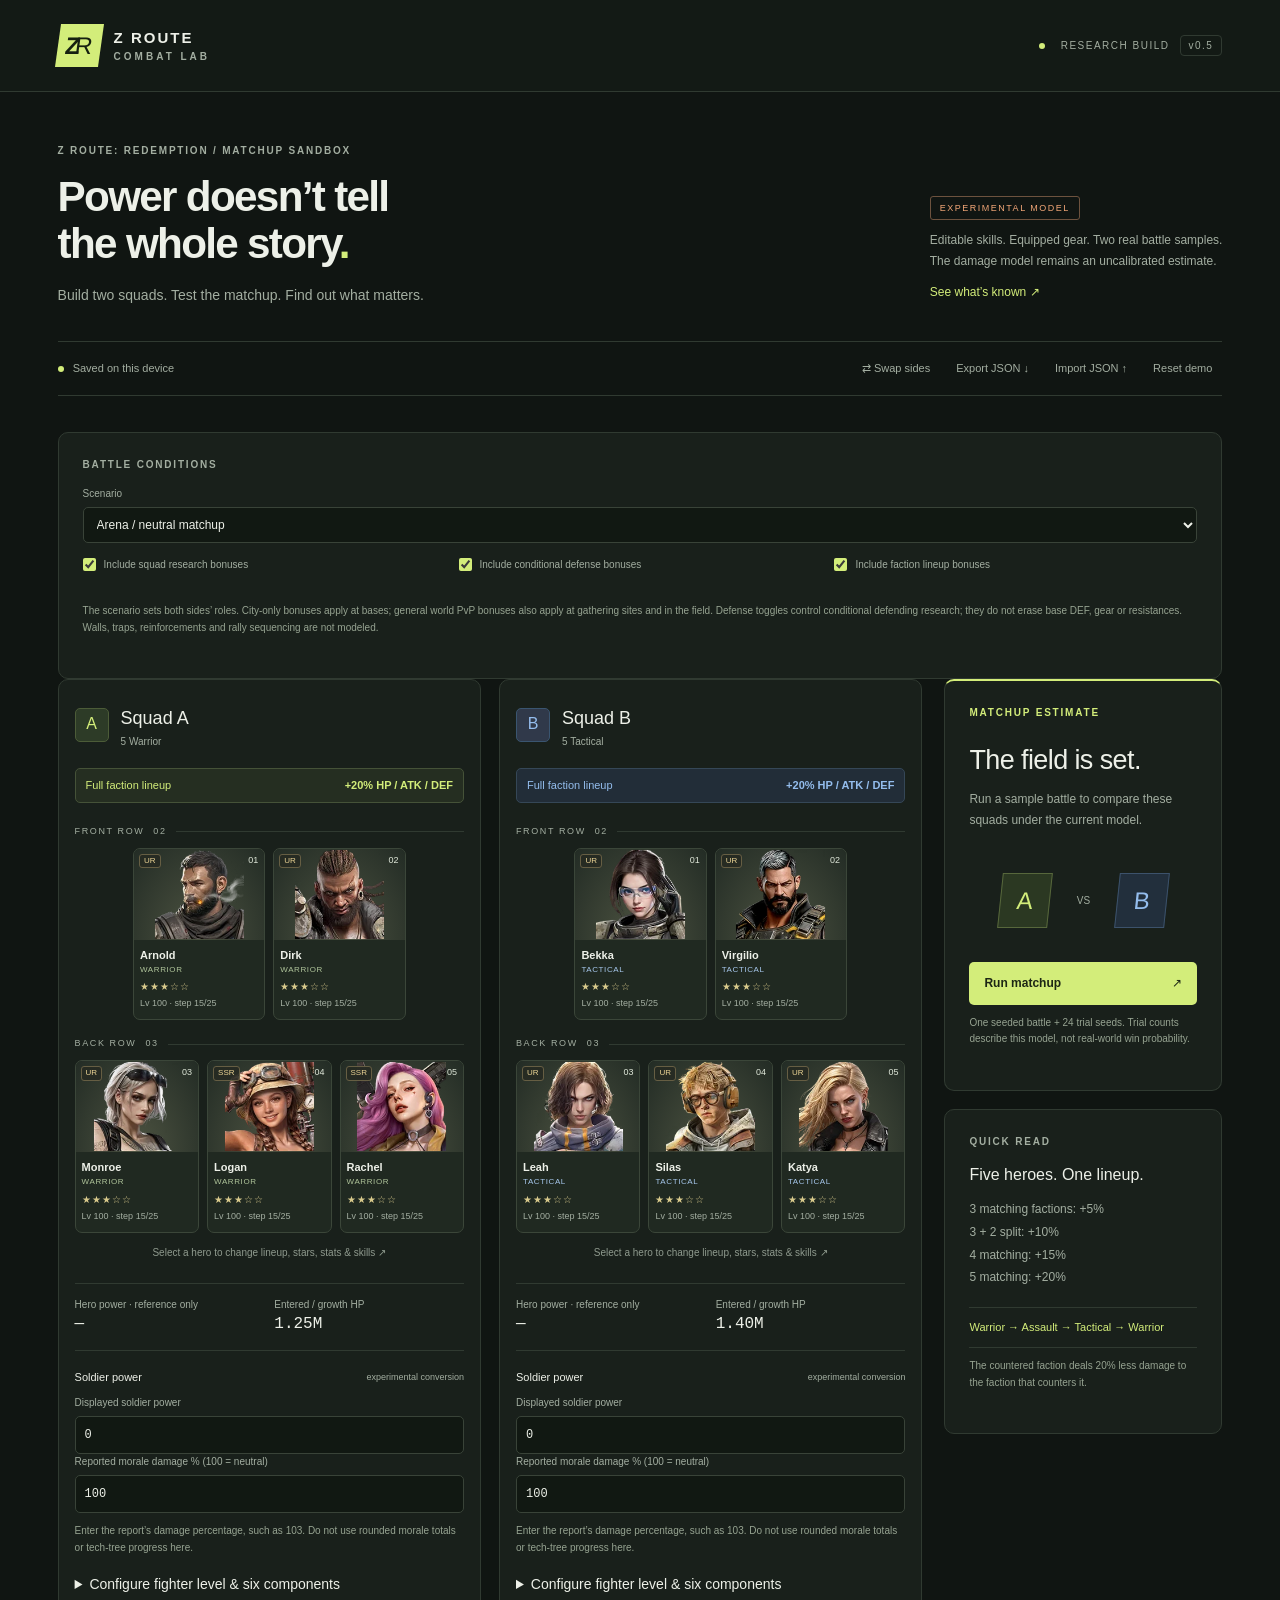
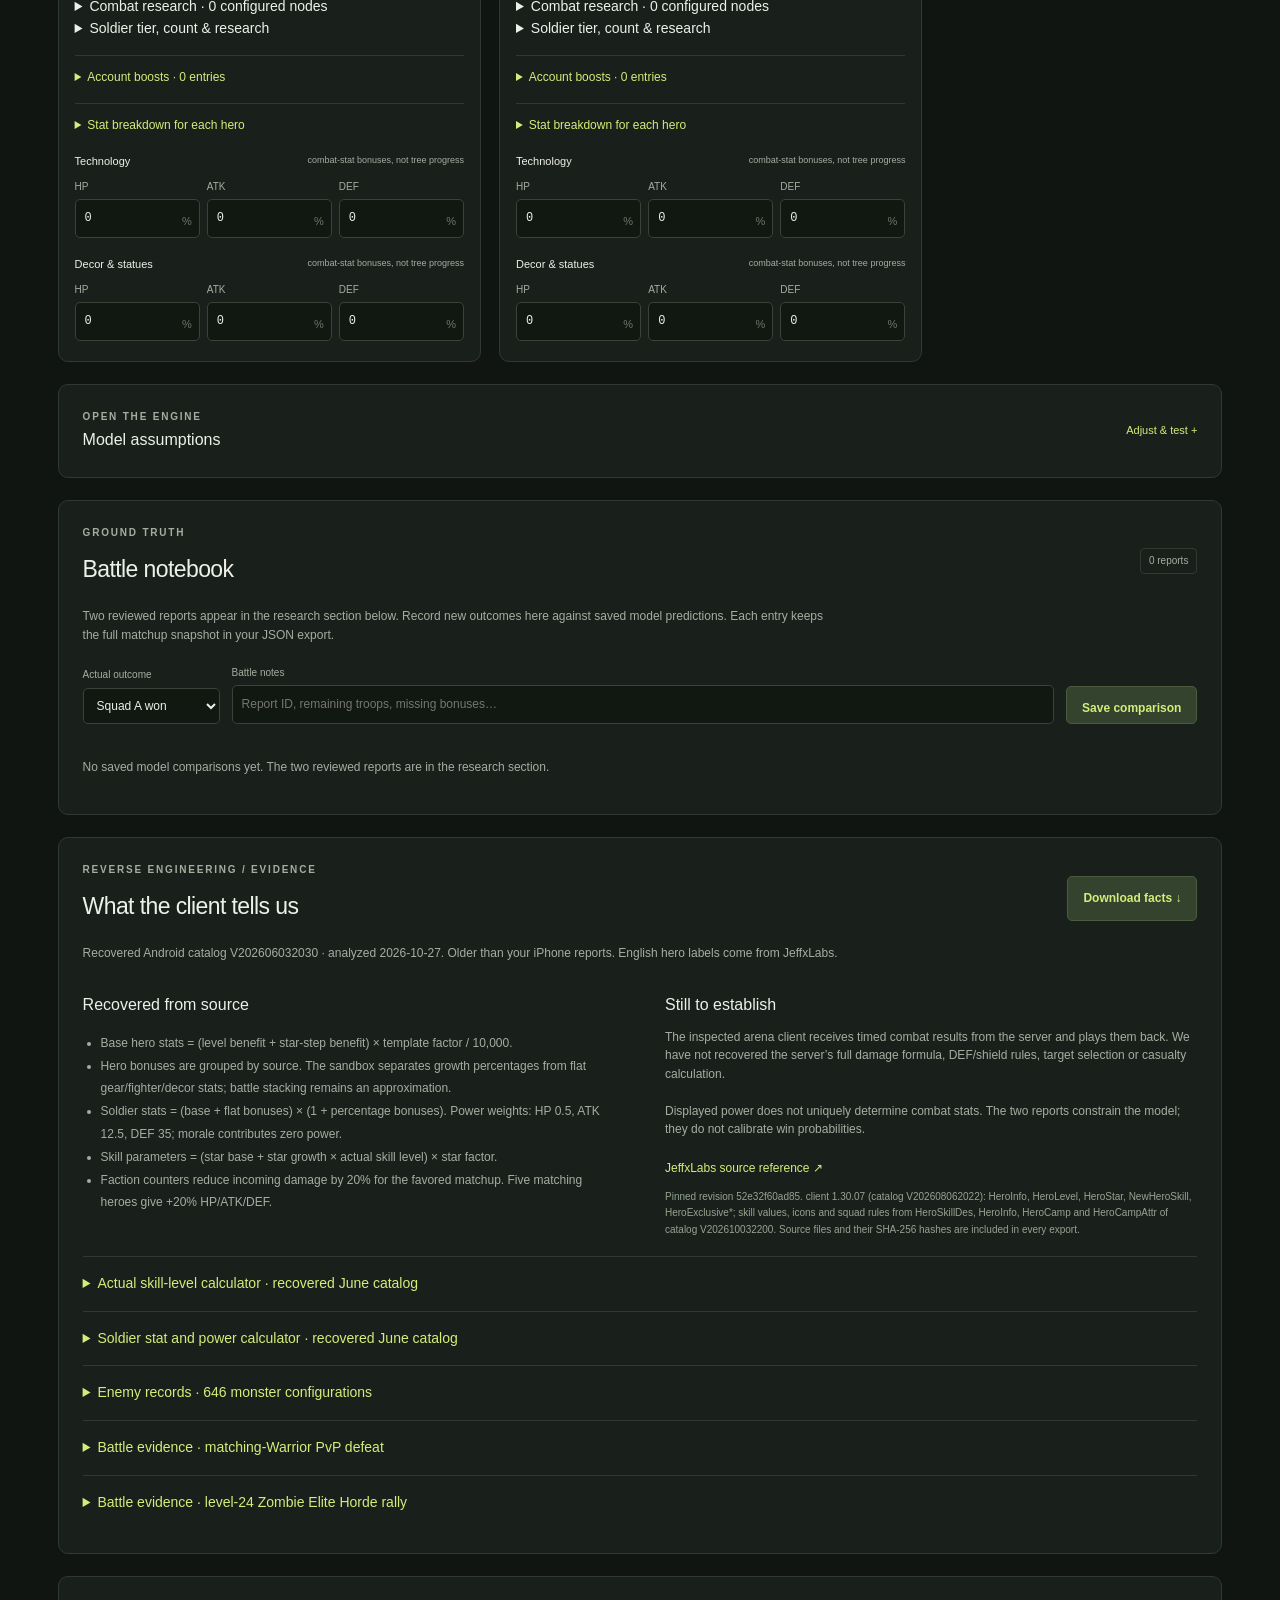
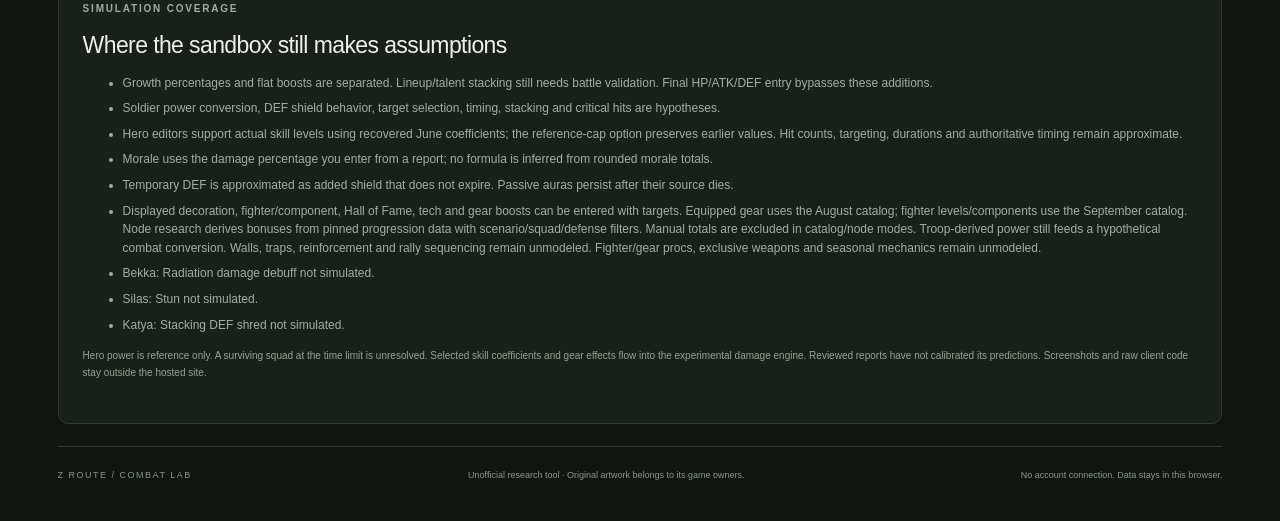
==== commit 7eb8977d: "Derive fighter and research bonuses for battle scenarios" ====
--- a/combat/index.html
+++ b/combat/index.html
@@ -2,13 +2,14 @@
 <html lang="en">
 <head><meta charset="utf-8"><meta name="viewport" content="width=device-width,initial-scale=1">
 <meta name="description" content="Experimental Z Route: Redemption two-squad combat lab. Compare heroes and test explicit combat hypotheses using JeffxLabs client facts.">
-<title>Z Route · Combat Lab</title><link rel="icon" href="icon.svg" type="image/svg+xml"><link rel="stylesheet" href="style.css?v=0.4"></head>
+<title>Z Route · Combat Lab</title><link rel="icon" href="icon.svg" type="image/svg+xml"><link rel="stylesheet" href="style.css?v=0.5"></head>
 <body>
-<header><a class="brand" href="#"><span class="mark">Z<span>R</span></span><span>Z ROUTE<small>COMBAT LAB</small></span></a><div class="header-right"><span class="status-dot"></span> RESEARCH BUILD <span class="version">v0.4</span></div></header>
+<header><a class="brand" href="#"><span class="mark">Z<span>R</span></span><span>Z ROUTE<small>COMBAT LAB</small></span></a><div class="header-right"><span class="status-dot"></span> RESEARCH BUILD <span class="version">v0.5</span></div></header>
 <main>
 <div class="intro"><div><div class="eyebrow">Z ROUTE: REDEMPTION / MATCHUP SANDBOX</div><h1>Power doesn’t tell<br>the whole story<span>.</span></h1><p>Build two squads. Test the matchup. Find out what matters.</p></div><div class="intro-note"><span class="tag">EXPERIMENTAL MODEL</span><p>Editable skills. Equipped gear. Two real battle samples.<br>The damage model remains an uncalibrated estimate.</p><a href="#research">See what’s known ↗</a></div></div>
 <div class="toolbar"><span><span class="status-dot"></span> <span id="save-status">Saved on this device</span></span><div><button id="swap" class="quiet">⇄ Swap sides</button><button id="export" class="quiet">Export JSON ↓</button><label class="button quiet">Import JSON ↑<input id="import" type="file" accept=".json,application/json" hidden></label><button id="reset" class="quiet">Reset demo</button></div></div>
 <p id="message" role="status" aria-live="polite"></p>
+<section class="panel" id="battle-context" aria-label="Battle conditions"></section>
 <div class="workspace"><div class="squads" id="squads"></div>
 <aside><section class="panel result-panel"><div class="eyebrow">MATCHUP ESTIMATE</div><div id="result"><h2>The field is set.</h2><p>Run a sample battle to compare these squads under the current model.</p><div class="versus"><b>A</b><span>VS</span><b>B</b></div></div><button id="run" class="primary">Run matchup <span>↗</span></button><p class="fine">One seeded battle + 24 trial seeds. Trial counts describe this model, not real-world win probability.</p></section>
 <section class="panel"><div class="eyebrow">QUICK READ</div><h3>Five heroes. One lineup.</h3><p>3 matching factions: +5%<br>3 + 2 split: +10%<br>4 matching: +15%<br>5 matching: +20%</p><div class="triangle">Warrior → Assault → Tactical → Warrior</div><p class="fine">The countered faction deals 20% less damage to the faction that counters it.</p></section></aside></div>
@@ -29,5 +30,5 @@
 <footer><span>Z ROUTE / COMBAT LAB</span><span>Unofficial research tool · Original artwork belongs to its game owners.</span><span>No account connection. Data stays in this browser.</span></footer>
 </main>
 <dialog id="editor" aria-labelledby="editor-title"><form id="hero-form"><div class="section-heading"><div><div class="eyebrow" id="slot-label"></div><h2 id="editor-title">Configure hero</h2></div><button id="close-editor" type="button" class="quiet" aria-label="Close hero editor">✕</button></div><div id="editor-fields"></div><button class="primary" type="submit">Apply hero <span>✓</span></button></form></dialog>
-<script type="module" src="app.mjs?v=0.4"></script>
+<script type="module" src="app.mjs?v=0.5"></script>
 </body></html>
